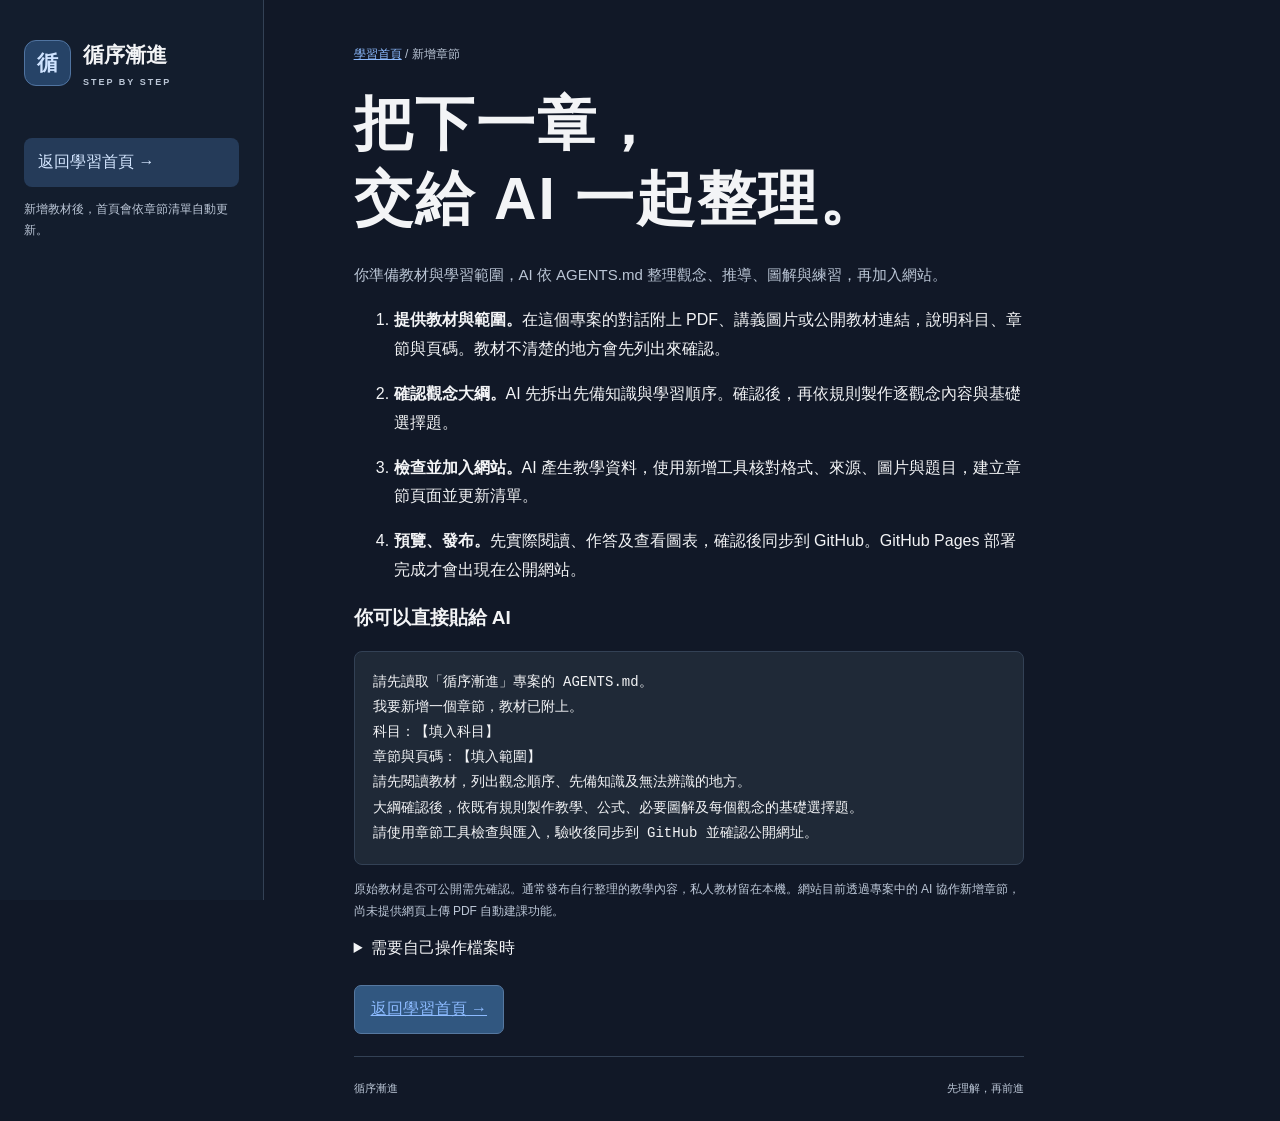
==== getting-started.html @ eba7a164 "Preserve lesson answers, resume learning and add validated chapter import" ====
<!doctype html>
<html lang="zh-Hant">
<head>
  <meta charset="utf-8">
  <meta name="viewport" content="width=device-width, initial-scale=1">
  <meta name="color-scheme" content="dark">
  <title>新增章節 · 循序漸進</title>
  <link rel="stylesheet" href="assets/css/site.css">
</head>
<body>
  <aside class="sidebar"><a class="brand" href="index.html"><span class="brand-icon" aria-hidden="true">循</span><span>循序漸進<small>STEP BY STEP</small></span></a><a class="nav-home" href="index.html">返回學習首頁 →</a><p class="fine-print">新增教材後，首頁會依章節清單自動更新。</p></aside>
  <main class="guide-content">
    <p class="breadcrumb"><a href="index.html">學習首頁</a> / 新增章節</p>
    <h1>把下一章，<br>交給 AI 一起整理。</h1>
    <p class="lead">你準備教材與學習範圍，AI 依 AGENTS.md 整理觀念、推導、圖解與練習，再加入網站。</p>
    <ol>
      <li><strong>提供教材與範圍。</strong>在這個專案的對話附上 PDF、講義圖片或公開教材連結，說明科目、章節與頁碼。教材不清楚的地方會先列出來確認。</li>
      <li><strong>確認觀念大綱。</strong>AI 先拆出先備知識與學習順序。確認後，再依規則製作逐觀念內容與基礎選擇題。</li>
      <li><strong>檢查並加入網站。</strong>AI 產生教學資料，使用新增工具核對格式、來源、圖片與題目，建立章節頁面並更新清單。</li>
      <li><strong>預覽、發布。</strong>先實際閱讀、作答及查看圖表，確認後同步到 GitHub。GitHub Pages 部署完成才會出現在公開網站。</li>
    </ol>
    <h2>你可以直接貼給 AI</h2>
    <pre>請先讀取「循序漸進」專案的 AGENTS.md。
我要新增一個章節，教材已附上。
科目：【填入科目】
章節與頁碼：【填入範圍】
請先閱讀教材，列出觀念順序、先備知識及無法辨識的地方。
大綱確認後，依既有規則製作教學、公式、必要圖解及每個觀念的基礎選擇題。
請使用章節工具檢查與匯入，驗收後同步到 GitHub 並確認公開網址。</pre>
    <p class="source-note">原始教材是否可公開需先確認。通常發布自行整理的教學內容，私人教材留在本機。網站目前透過專案中的 AI 協作新增章節，尚未提供網頁上傳 PDF 自動建課功能。</p>
    <details><summary>需要自己操作檔案時</summary>
      <p>把已確認且符合格式的教學資料保存為 JSON，切到專案資料夾後執行以下指令。</p>
      <pre>node scripts/chapters.js add "你的教學資料.json"
node scripts/chapters.js check
python backend/server.py</pre>
      <p>開啟 http://127.0.0.1:8000 預覽。新增工具會建立章節頁、來源資料與首頁清單，已有同名章節時停止，請先核對內容。</p>
      <p>資料格式與圖片參數見 <a href="content/FORMAT.md">內容格式說明</a>。開發規則見 <a href="AGENTS.md">AGENTS.md</a>。</p>
    </details>
    <p><a class="action-button" href="index.html">返回學習首頁 →</a></p>
    <footer>循序漸進 <span>先理解，再前進</span></footer>
  </main>
</body>
</html>
---- assets/css/site.css ----
:root { color-scheme: dark; --bg: #111827; --panel: #1f2937; --text: #f3f4f6; --muted: #bbc6d6; --accent: #8dbbff; --line: #334155; }
* { box-sizing: border-box; }
[hidden] { display: none !important; }
body { margin: 0; background: var(--bg); color: var(--text); font-family: "Segoe UI", "Microsoft JhengHei", sans-serif; line-height: 1.8; }
a { color: inherit; text-decoration: none; }
button { font: inherit; cursor: pointer; color: inherit; }
button:disabled { cursor: default; opacity: .5; }
a:focus-visible, button:focus-visible { outline: 3px solid var(--accent); outline-offset: 5px; }
.skip-link { position: fixed; top: -100px; left: 20px; z-index: 5; padding: 8px 16px; background: var(--panel); }
.skip-link:focus { top: 10px; }
.sidebar { position: fixed; width: 264px; height: 100dvh; padding: 36px 24px 24px; border-right: 1px solid var(--line); background: #131d2d; display: flex; flex-direction: column; overflow-y: auto; }
.brand { display: flex; align-items: center; gap: 12px; font-weight: 700; font-size: 21px; margin-bottom: 48px; }
.brand-icon { background: #264367; color: #cfe3ff; border: 1px solid #5074a1; padding: 3px 12px; border-radius: 12px; }
.brand small { display: block; color: var(--muted); font-size: 9px; letter-spacing: 2px; }
.sidebar-label { font-size: 11px; color: var(--muted); letter-spacing: 1.5px; margin: 18px 0 12px; }
.nav-home { display: flex; justify-content: space-between; padding: 10px 14px; background: #253b59; color: #d4e6ff; border-radius: 8px; }
.muted, .fine-print { color: var(--muted); }
.fine-print { font-size: 12px; }
#chapter-nav { font-size: 13px; }
#chapter-nav a { display: block; padding: 10px 4px; }
.progress-panel { margin-top: auto; padding-top: 48px; }
.progress-panel p { font-size: 12px; }
progress { display: block; width: 100%; height: 7px; accent-color: var(--accent); }
.text-button { background: transparent; border: 0; padding: 0; color: var(--accent); font-size: 12px; }
main { max-width: 1430px; margin-left: 264px; padding: 32px 7% 0; }
#lesson-content { max-width: 920px; margin: 0 auto; }
#lesson-content h1 { font-size: clamp(30px, 3.6vw, 46px); line-height: 1.4; }
.resume-link { margin-top: 24px; }
.add-chapter-guide { display: flex; align-items: center; justify-content: space-between; gap: 20px; padding: 24px; margin: 30px 0; border: 1px solid var(--line); border-radius: 12px; }
.add-chapter-guide h2 { margin: 0 0 8px; }
.add-chapter-guide p { font-size: 13px; color: var(--muted); margin: 0; }
.guide-content { max-width: 850px; }
.guide-content pre { padding: 18px; white-space: pre-wrap; overflow-wrap: anywhere; border: 1px solid var(--line); background: var(--panel); border-radius: 8px; font-size: 14px; }
.guide-content li { margin-bottom: 16px; }
.guide-content a { color: var(--accent); text-decoration: underline; }
.breadcrumb { color: var(--muted); font-size: 12px; }
.breadcrumb span { margin: 0 12px; color: #5f738f; }
.intro { padding: 65px 0 50px; }
.eyebrow { color: var(--accent); font-size: 13px; letter-spacing: 2px; }
h1 { font-size: clamp(38px, 4.6vw, 64px); font-weight: 650; line-height: 1.28; letter-spacing: 2px; margin: 20px 0 24px; }
h1 span { color: var(--accent); }
.lead { color: var(--muted); font-size: 15px; line-height: 2; }
.tags { display: flex; gap: 10px; flex-wrap: wrap; margin-top: 24px; }
.tags span { color: #c5d7ed; border: 1px solid var(--line); border-radius: 5px; font-size: 11px; padding: 3px 10px; }
h2 { font-size: 19px; font-weight: 600; }
.section-heading { display: flex; justify-content: space-between; align-items: center; gap: 12px; }
.section-heading span { font-size: 12px; }
.empty-state { border: 1px dashed #48617e; background: #182436; padding: 32px; border-radius: 12px; }
.empty-state h3 { margin: 0 0 8px; font-size: 18px; }
.empty-state p { margin: 0; color: var(--muted); font-size: 14px; }
.chapter-card { display: block; border: 1px solid var(--line); background: var(--panel); border-radius: 12px; padding: 24px; margin-bottom: 14px; }
.chapter-card:hover { border-color: var(--accent); }
.chapter-card h3 { margin: 0; }
.chapter-card p { color: var(--muted); margin-bottom: 0; }
.learning-flow { margin: 44px 0 52px; }
.steps { display: grid; grid-template-columns: repeat(3, 1fr); gap: 24px; list-style: none; padding: 10px 0 0; }
.step-number { color: var(--accent); font-size: 12px; }
.steps h3 { font-size: 15px; margin: 6px 0; }
.steps p { color: var(--muted); font-size: 12px; margin: 0; }
footer { border-top: 1px solid var(--line); padding: 22px 0; color: var(--muted); font-size: 11px; display: flex; justify-content: space-between; gap: 15px; }
.mobile-bar { display: none; }
button, input, textarea { font: inherit; }
.teaching-section { margin: 36px 0; }
.teaching-section p { white-space: pre-wrap; }
.origin-tag { font-size: 11px; color: var(--accent); border: 1px solid var(--line); padding: 3px 8px; border-radius: 5px; }
.formula { padding: 18px; margin: 18px 0; background: #182436; overflow-x: auto; }
.lesson-figure { margin: 24px 0; padding: 16px; background: #131d2d; border: 1px solid var(--line); border-radius: 10px; overflow-x: auto; }
.lesson-figure svg, .lesson-figure img { display: block; width: 100%; height: auto; }
.lesson-figure svg { min-width: 560px; }
figcaption, .source-note { color: var(--muted); font-size: 12px; }
.sources { border-top: 1px solid var(--line); padding: 14px 0; color: var(--muted); font-size: 13px; }
.sources summary { cursor: pointer; }
.sources a { color: var(--accent); text-decoration: underline; }
.quiz-panel, .review-panel { margin: 30px 0; padding: 26px; background: var(--panel); border: 1px solid var(--line); border-radius: 12px; }
fieldset { border: 0; padding: 0; margin: 0 0 18px; }
legend { font-size: 17px; margin-bottom: 14px; white-space: pre-wrap; }
.option { display: flex; align-items: baseline; gap: 12px; margin: 10px 0; padding: 12px 16px; border: 1px solid #52637a; border-radius: 8px; cursor: pointer; }
.option:has(input:checked) { border-color: var(--accent); background: #253b59; }
input[type=radio], input[type=checkbox] { accent-color: var(--accent); }
.action-button, .secondary-button { display: inline-block; border-radius: 7px; padding: 9px 16px; margin: 6px 10px 6px 0; border: 1px solid #5678a0; }
.action-button { background: #315780; color: #fff; }
.secondary-button { background: transparent; color: #e0ebfa; }
.feedback { white-space: pre-wrap; color: #f4c77f; font-size: 14px; }
.feedback.correct { color: #8fe0bf; }
.solution { border-top: 1px solid var(--line); margin-top: 16px; padding-top: 12px; }
.review-panel textarea { display: block; width: 100%; min-height: 150px; resize: vertical; background: #111827; border: 1px solid #63748b; color: var(--text); padding: 14px; border-radius: 7px; margin: 10px 0; }
.quiz-panel input[type=text] { display: block; max-width: 100%; background: #111827; color: var(--text); border: 1px solid #63748b; padding: 9px; margin: 10px 0; }
.consent { display: flex; align-items: baseline; gap: 10px; font-size: 12px; color: var(--muted); }
.lesson-controls { display: flex; flex-wrap: wrap; gap: 10px; justify-content: space-between; margin-bottom: 30px; }
#concept-nav a { display: block; padding: 10px; font-size: 13px; border-radius: 6px; }
#concept-nav a[aria-current] { background: #253b59; color: #d4e6ff; }
@media (max-width: 760px) {
  .mobile-bar { display: flex; justify-content: space-between; align-items: center; padding: 14px 20px; border-bottom: 1px solid var(--line); }
  .mobile-bar button { background: var(--panel); border: 1px solid var(--line); padding: 5px 10px; border-radius: 6px; font-size: 12px; }
  .sidebar { display: none; position: static; width: 100%; height: auto; border-bottom: 1px solid var(--line); }
  .sidebar.is-open { display: flex; }
  .brand { margin-bottom: 12px; }
  .progress-panel { padding-top: 12px; }
  main { margin-left: 0; padding: 24px 22px 0; }
  .intro { padding-top: 36px; }
  .steps { grid-template-columns: 1fr; gap: 22px; }
  .add-chapter-guide { align-items: flex-start; flex-direction: column; }
  footer { flex-direction: column; }
}
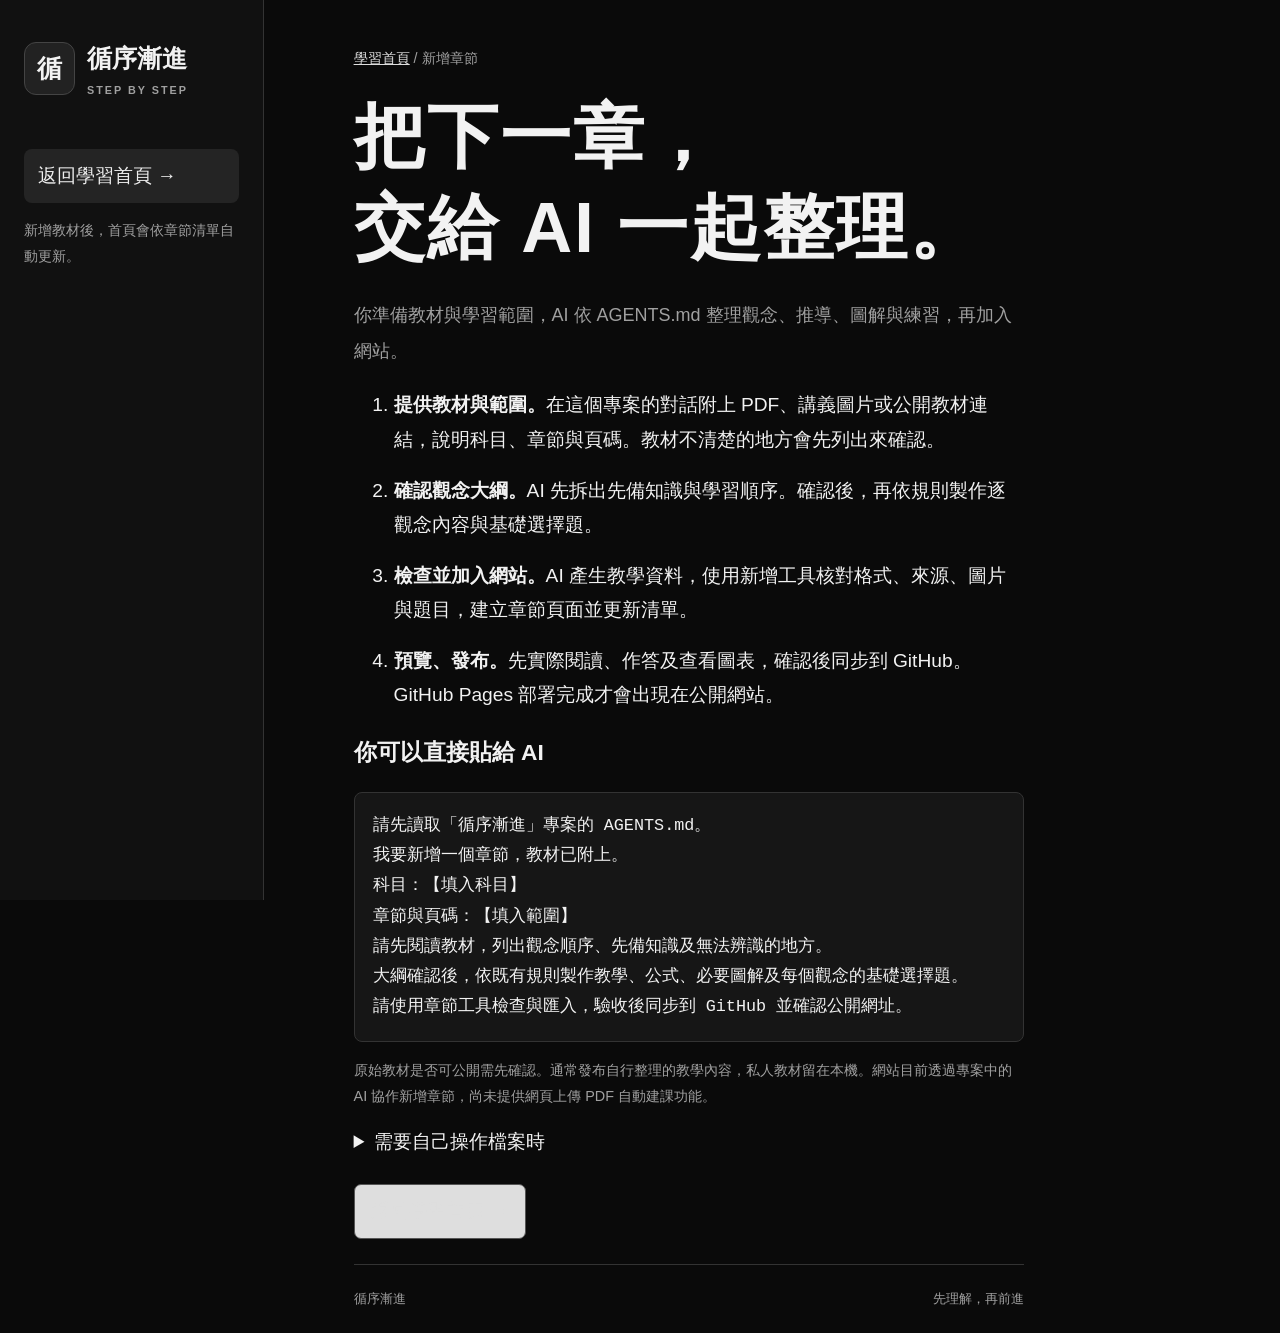
==== commit 7231d8f6: "Refresh cached styles and scripts for workspace rollout" ====
--- a/getting-started.html
+++ b/getting-started.html
@@ -5,7 +5,7 @@
   <meta name="viewport" content="width=device-width, initial-scale=1">
   <meta name="color-scheme" content="dark">
   <title>新增章節 · 循序漸進</title>
-  <link rel="stylesheet" href="assets/css/site.css">
+  <link rel="stylesheet" href="assets/css/site.css?v=20261115-workspace">
 </head>
 <body>
   <aside class="sidebar"><a class="brand" href="index.html"><span class="brand-icon" aria-hidden="true">循</span><span>循序漸進<small>STEP BY STEP</small></span></a><a class="nav-home" href="index.html">返回學習首頁 →</a><p class="fine-print">新增教材後，首頁會依章節清單自動更新。</p></aside>
--- a/assets/css/site.css
+++ b/assets/css/site.css
@@ -1,4 +1,4 @@
-:root { color-scheme: dark; --bg: #111827; --panel: #1f2937; --text: #f3f4f6; --muted: #bbc6d6; --accent: #8dbbff; --line: #334155; }
+:root { color-scheme: dark; --bg: #0a0a0a; --panel: #161616; --text: #f2f2f2; --muted: #a0a0a0; --accent: #dedede; --line: #333333; }
 * { box-sizing: border-box; }
 [hidden] { display: none !important; }
 body { margin: 0; background: var(--bg); color: var(--text); font-family: "Segoe UI", "Microsoft JhengHei", sans-serif; line-height: 1.8; }
@@ -8,90 +8,95 @@
 a:focus-visible, button:focus-visible { outline: 3px solid var(--accent); outline-offset: 5px; }
 .skip-link { position: fixed; top: -100px; left: 20px; z-index: 5; padding: 8px 16px; background: var(--panel); }
 .skip-link:focus { top: 10px; }
-.sidebar { position: fixed; width: 264px; height: 100dvh; padding: 36px 24px 24px; border-right: 1px solid var(--line); background: #131d2d; display: flex; flex-direction: column; overflow-y: auto; }
-.brand { display: flex; align-items: center; gap: 12px; font-weight: 700; font-size: 21px; margin-bottom: 48px; }
-.brand-icon { background: #264367; color: #cfe3ff; border: 1px solid #5074a1; padding: 3px 12px; border-radius: 12px; }
-.brand small { display: block; color: var(--muted); font-size: 9px; letter-spacing: 2px; }
-.sidebar-label { font-size: 11px; color: var(--muted); letter-spacing: 1.5px; margin: 18px 0 12px; }
-.nav-home { display: flex; justify-content: space-between; padding: 10px 14px; background: #253b59; color: #d4e6ff; border-radius: 8px; }
+.sidebar { position: fixed; width: 264px; height: 100dvh; padding: 36px 24px 24px; border-right: 1px solid var(--line); background: #111111; display: flex; flex-direction: column; overflow-y: auto; }
+.brand { display: flex; align-items: center; gap: 12px; font-weight: 700; font-size: 1.3125rem; margin-bottom: 48px; }
+.brand-icon { background: #222222; color: #f2f2f2; border: 1px solid #444444; padding: 3px 12px; border-radius: 12px; }
+.brand small { display: block; color: var(--muted); font-size: 0.5625rem; letter-spacing: 2px; }
+.sidebar-label { font-size: 0.6875rem; color: var(--muted); letter-spacing: 1.5px; margin: 18px 0 12px; }
+.nav-home { display: flex; justify-content: space-between; padding: 10px 14px; background: #242424; color: #eeeeee; border-radius: 8px; }
 .muted, .fine-print { color: var(--muted); }
-.fine-print { font-size: 12px; }
-#chapter-nav { font-size: 13px; }
+.fine-print { font-size: 0.75rem; }
+#chapter-nav { font-size: 0.8125rem; }
 #chapter-nav a { display: block; padding: 10px 4px; }
 .progress-panel { margin-top: auto; padding-top: 48px; }
-.progress-panel p { font-size: 12px; }
+.progress-panel p { font-size: 0.75rem; }
 progress { display: block; width: 100%; height: 7px; accent-color: var(--accent); }
-.text-button { background: transparent; border: 0; padding: 0; color: var(--accent); font-size: 12px; }
+.text-button { background: transparent; border: 0; padding: 0; color: var(--accent); font-size: 0.75rem; }
 main { max-width: 1430px; margin-left: 264px; padding: 32px 7% 0; }
 #lesson-content { max-width: 920px; margin: 0 auto; }
-#lesson-content h1 { font-size: clamp(30px, 3.6vw, 46px); line-height: 1.4; }
+#lesson-content h1 { font-size: clamp(1.875rem, 4.32vw, 2.875rem); line-height: 1.4; }
 .resume-link { margin-top: 24px; }
 .add-chapter-guide { display: flex; align-items: center; justify-content: space-between; gap: 20px; padding: 24px; margin: 30px 0; border: 1px solid var(--line); border-radius: 12px; }
 .add-chapter-guide h2 { margin: 0 0 8px; }
-.add-chapter-guide p { font-size: 13px; color: var(--muted); margin: 0; }
+.add-chapter-guide p { font-size: 0.8125rem; color: var(--muted); margin: 0; }
 .guide-content { max-width: 850px; }
-.guide-content pre { padding: 18px; white-space: pre-wrap; overflow-wrap: anywhere; border: 1px solid var(--line); background: var(--panel); border-radius: 8px; font-size: 14px; }
+.guide-content pre { padding: 18px; white-space: pre-wrap; overflow-wrap: anywhere; border: 1px solid var(--line); background: var(--panel); border-radius: 8px; font-size: 0.875rem; }
 .guide-content li { margin-bottom: 16px; }
 .guide-content a { color: var(--accent); text-decoration: underline; }
-.breadcrumb { color: var(--muted); font-size: 12px; }
-.breadcrumb span { margin: 0 12px; color: #5f738f; }
+.breadcrumb { color: var(--muted); font-size: 0.75rem; }
+.breadcrumb span { margin: 0 12px; color: #777777; }
 .intro { padding: 65px 0 50px; }
-.eyebrow { color: var(--accent); font-size: 13px; letter-spacing: 2px; }
-h1 { font-size: clamp(38px, 4.6vw, 64px); font-weight: 650; line-height: 1.28; letter-spacing: 2px; margin: 20px 0 24px; }
+.intro h1 { display: flex; flex-wrap: wrap; gap: 4px 12px; font-size: clamp(1.875rem, 3.72vw, 2.875rem); letter-spacing: .025em; line-height: 1.5; margin: 16px 0 10px; }
+.intro h1 span { white-space: nowrap; }
+.intro h1 .title-primary { color: var(--text); }
+.intro-note { color: #d8d8d8; font-size: 1rem; margin: 0 0 18px; }
+.intro .lead { font-size: 0.875rem; }
+.eyebrow { color: var(--accent); font-size: 0.8125rem; letter-spacing: 2px; }
+h1 { font-size: clamp(2.375rem, 5.52vw, 4rem); font-weight: 650; line-height: 1.28; letter-spacing: 2px; margin: 20px 0 24px; }
 h1 span { color: var(--accent); }
-.lead { color: var(--muted); font-size: 15px; line-height: 2; }
+.lead { color: var(--muted); font-size: 0.9375rem; line-height: 2; }
 .tags { display: flex; gap: 10px; flex-wrap: wrap; margin-top: 24px; }
-.tags span { color: #c5d7ed; border: 1px solid var(--line); border-radius: 5px; font-size: 11px; padding: 3px 10px; }
-h2 { font-size: 19px; font-weight: 600; }
+.tags span { color: #cccccc; border: 1px solid var(--line); border-radius: 5px; font-size: 0.6875rem; padding: 3px 10px; }
+h2 { font-size: 1.1875rem; font-weight: 600; }
 .section-heading { display: flex; justify-content: space-between; align-items: center; gap: 12px; }
-.section-heading span { font-size: 12px; }
-.empty-state { border: 1px dashed #48617e; background: #182436; padding: 32px; border-radius: 12px; }
-.empty-state h3 { margin: 0 0 8px; font-size: 18px; }
-.empty-state p { margin: 0; color: var(--muted); font-size: 14px; }
+.section-heading span { font-size: 0.75rem; }
+.empty-state { border: 1px dashed #444444; background: #161616; padding: 32px; border-radius: 12px; }
+.empty-state h3 { margin: 0 0 8px; font-size: 1.125rem; }
+.empty-state p { margin: 0; color: var(--muted); font-size: 0.875rem; }
 .chapter-card { display: block; border: 1px solid var(--line); background: var(--panel); border-radius: 12px; padding: 24px; margin-bottom: 14px; }
 .chapter-card:hover { border-color: var(--accent); }
 .chapter-card h3 { margin: 0; }
 .chapter-card p { color: var(--muted); margin-bottom: 0; }
 .learning-flow { margin: 44px 0 52px; }
 .steps { display: grid; grid-template-columns: repeat(3, 1fr); gap: 24px; list-style: none; padding: 10px 0 0; }
-.step-number { color: var(--accent); font-size: 12px; }
-.steps h3 { font-size: 15px; margin: 6px 0; }
-.steps p { color: var(--muted); font-size: 12px; margin: 0; }
-footer { border-top: 1px solid var(--line); padding: 22px 0; color: var(--muted); font-size: 11px; display: flex; justify-content: space-between; gap: 15px; }
+.step-number { color: var(--accent); font-size: 0.75rem; }
+.steps h3 { font-size: 0.9375rem; margin: 6px 0; }
+.steps p { color: var(--muted); font-size: 0.75rem; margin: 0; }
+footer { border-top: 1px solid var(--line); padding: 22px 0; color: var(--muted); font-size: 0.6875rem; display: flex; justify-content: space-between; gap: 15px; }
 .mobile-bar { display: none; }
 button, input, textarea { font: inherit; }
 .teaching-section { margin: 36px 0; }
 .teaching-section p { white-space: pre-wrap; }
-.origin-tag { font-size: 11px; color: var(--accent); border: 1px solid var(--line); padding: 3px 8px; border-radius: 5px; }
-.formula { padding: 18px; margin: 18px 0; background: #182436; overflow-x: auto; }
-.lesson-figure { margin: 24px 0; padding: 16px; background: #131d2d; border: 1px solid var(--line); border-radius: 10px; overflow-x: auto; }
+.origin-tag { font-size: 0.6875rem; color: var(--accent); border: 1px solid var(--line); padding: 3px 8px; border-radius: 5px; }
+.formula { padding: 18px; margin: 18px 0; background: #161616; overflow-x: auto; }
+.lesson-figure { margin: 24px 0; padding: 16px; background: #111111; border: 1px solid var(--line); border-radius: 10px; overflow-x: auto; }
 .lesson-figure svg, .lesson-figure img { display: block; width: 100%; height: auto; }
 .lesson-figure svg { min-width: 560px; }
-figcaption, .source-note { color: var(--muted); font-size: 12px; }
-.sources { border-top: 1px solid var(--line); padding: 14px 0; color: var(--muted); font-size: 13px; }
+figcaption, .source-note { color: var(--muted); font-size: 0.75rem; }
+.sources { border-top: 1px solid var(--line); padding: 14px 0; color: var(--muted); font-size: 0.8125rem; }
 .sources summary { cursor: pointer; }
 .sources a { color: var(--accent); text-decoration: underline; }
 .quiz-panel, .review-panel { margin: 30px 0; padding: 26px; background: var(--panel); border: 1px solid var(--line); border-radius: 12px; }
 fieldset { border: 0; padding: 0; margin: 0 0 18px; }
-legend { font-size: 17px; margin-bottom: 14px; white-space: pre-wrap; }
-.option { display: flex; align-items: baseline; gap: 12px; margin: 10px 0; padding: 12px 16px; border: 1px solid #52637a; border-radius: 8px; cursor: pointer; }
-.option:has(input:checked) { border-color: var(--accent); background: #253b59; }
+legend { font-size: 1.0625rem; margin-bottom: 14px; white-space: pre-wrap; }
+.option { display: flex; align-items: baseline; gap: 12px; margin: 10px 0; padding: 12px 16px; border: 1px solid #444444; border-radius: 8px; cursor: pointer; }
+.option:has(input:checked) { border-color: var(--accent); background: #242424; }
 input[type=radio], input[type=checkbox] { accent-color: var(--accent); }
-.action-button, .secondary-button { display: inline-block; border-radius: 7px; padding: 9px 16px; margin: 6px 10px 6px 0; border: 1px solid #5678a0; }
-.action-button { background: #315780; color: #fff; }
-.secondary-button { background: transparent; color: #e0ebfa; }
-.feedback { white-space: pre-wrap; color: #f4c77f; font-size: 14px; }
-.feedback.correct { color: #8fe0bf; }
+.action-button, .secondary-button { display: inline-block; border-radius: 7px; padding: 9px 16px; margin: 6px 10px 6px 0; border: 1px solid #555555; }
+.action-button { background: #dedede; color: #fff; }
+.secondary-button { background: transparent; color: #eeeeee; }
+.feedback { white-space: pre-wrap; color: #dddddd; font-size: 0.875rem; }
+.feedback.correct { color: #ffffff; }
 .solution { border-top: 1px solid var(--line); margin-top: 16px; padding-top: 12px; }
-.review-panel textarea { display: block; width: 100%; min-height: 150px; resize: vertical; background: #111827; border: 1px solid #63748b; color: var(--text); padding: 14px; border-radius: 7px; margin: 10px 0; }
-.quiz-panel input[type=text] { display: block; max-width: 100%; background: #111827; color: var(--text); border: 1px solid #63748b; padding: 9px; margin: 10px 0; }
-.consent { display: flex; align-items: baseline; gap: 10px; font-size: 12px; color: var(--muted); }
+.review-panel textarea { display: block; width: 100%; min-height: 150px; resize: vertical; background: #0a0a0a; border: 1px solid #555555; color: var(--text); padding: 14px; border-radius: 7px; margin: 10px 0; }
+.quiz-panel input[type=text] { display: block; max-width: 100%; background: #0a0a0a; color: var(--text); border: 1px solid #555555; padding: 9px; margin: 10px 0; }
+.consent { display: flex; align-items: baseline; gap: 10px; font-size: 0.75rem; color: var(--muted); }
 .lesson-controls { display: flex; flex-wrap: wrap; gap: 10px; justify-content: space-between; margin-bottom: 30px; }
-#concept-nav a { display: block; padding: 10px; font-size: 13px; border-radius: 6px; }
-#concept-nav a[aria-current] { background: #253b59; color: #d4e6ff; }
+#concept-nav a { display: block; padding: 10px; font-size: 0.8125rem; border-radius: 6px; }
+#concept-nav a[aria-current] { background: #242424; color: #eeeeee; }
 @media (max-width: 760px) {
   .mobile-bar { display: flex; justify-content: space-between; align-items: center; padding: 14px 20px; border-bottom: 1px solid var(--line); }
-  .mobile-bar button { background: var(--panel); border: 1px solid var(--line); padding: 5px 10px; border-radius: 6px; font-size: 12px; }
+  .mobile-bar button { background: var(--panel); border: 1px solid var(--line); padding: 5px 10px; border-radius: 6px; font-size: 0.75rem; }
   .sidebar { display: none; position: static; width: 100%; height: auto; border-bottom: 1px solid var(--line); }
   .sidebar.is-open { display: flex; }
   .brand { margin-bottom: 12px; }
@@ -102,3 +107,26 @@
   .add-chapter-guide { align-items: flex-start; flex-direction: column; }
   footer { flex-direction: column; }
 }
+
+html { font-size: 120%; }
+.action-button { color: #111; }
+input, textarea, select { color: var(--text); background: #222; border: 1px solid #444; border-radius: 6px; padding: 9px; max-width: 100%; }
+:focus-visible { outline: 2px solid #eee; outline-offset: 4px; }
+.upload-panel, .coordinate-lab { padding: 24px; border: 1px solid var(--line); border-radius: 12px; background: #161616; margin: 24px 0; }
+.drop-zone { display: block; border: 1px dashed #666; border-radius: 8px; padding: 20px; margin: 12px 0; background: #111; }
+.drop-zone.dragover { border-color: #fff; background: #292929; }
+.drop-zone input { display: block; width: 100%; margin-top: 12px; }
+.file-card { border-top: 1px solid #333; padding: 18px 0; overflow-wrap: anywhere; }
+.file-preview { max-height: 320px; overflow: auto; white-space: pre-wrap; font: inherit; background: #111; padding: 14px; }
+.file-image, .answer-image { display: block; max-width: 100%; max-height: 280px; object-fit: contain; margin: 12px 0; }
+.file-pdf { width: 100%; height: 320px; border: 1px solid #333; }
+.coordinate-fields { display: flex; flex-wrap: wrap; gap: 12px; }
+.coordinate-fields label { flex: 1 1 100px; }
+.coordinate-fields input { display: block; width: 100%; }
+.coordinate-chart { overflow-x: auto; }
+.coordinate-chart svg { width: 100%; min-width: 540px; display: block; }
+.upload-actions { display: flex; flex-wrap: wrap; align-items: center; gap: 8px; }
+.review-panel:focus-within { border-color: #888; }
+mjx-container { max-width: 100%; }
+@media (max-width: 1000px) and (min-width: 761px) { main { padding-left: 30px; padding-right: 30px; } }
+@media (max-width: 760px) { .quiz-panel, .review-panel, .upload-panel, .coordinate-lab { padding: 16px; } .intro h1 { font-size: 2rem; } }
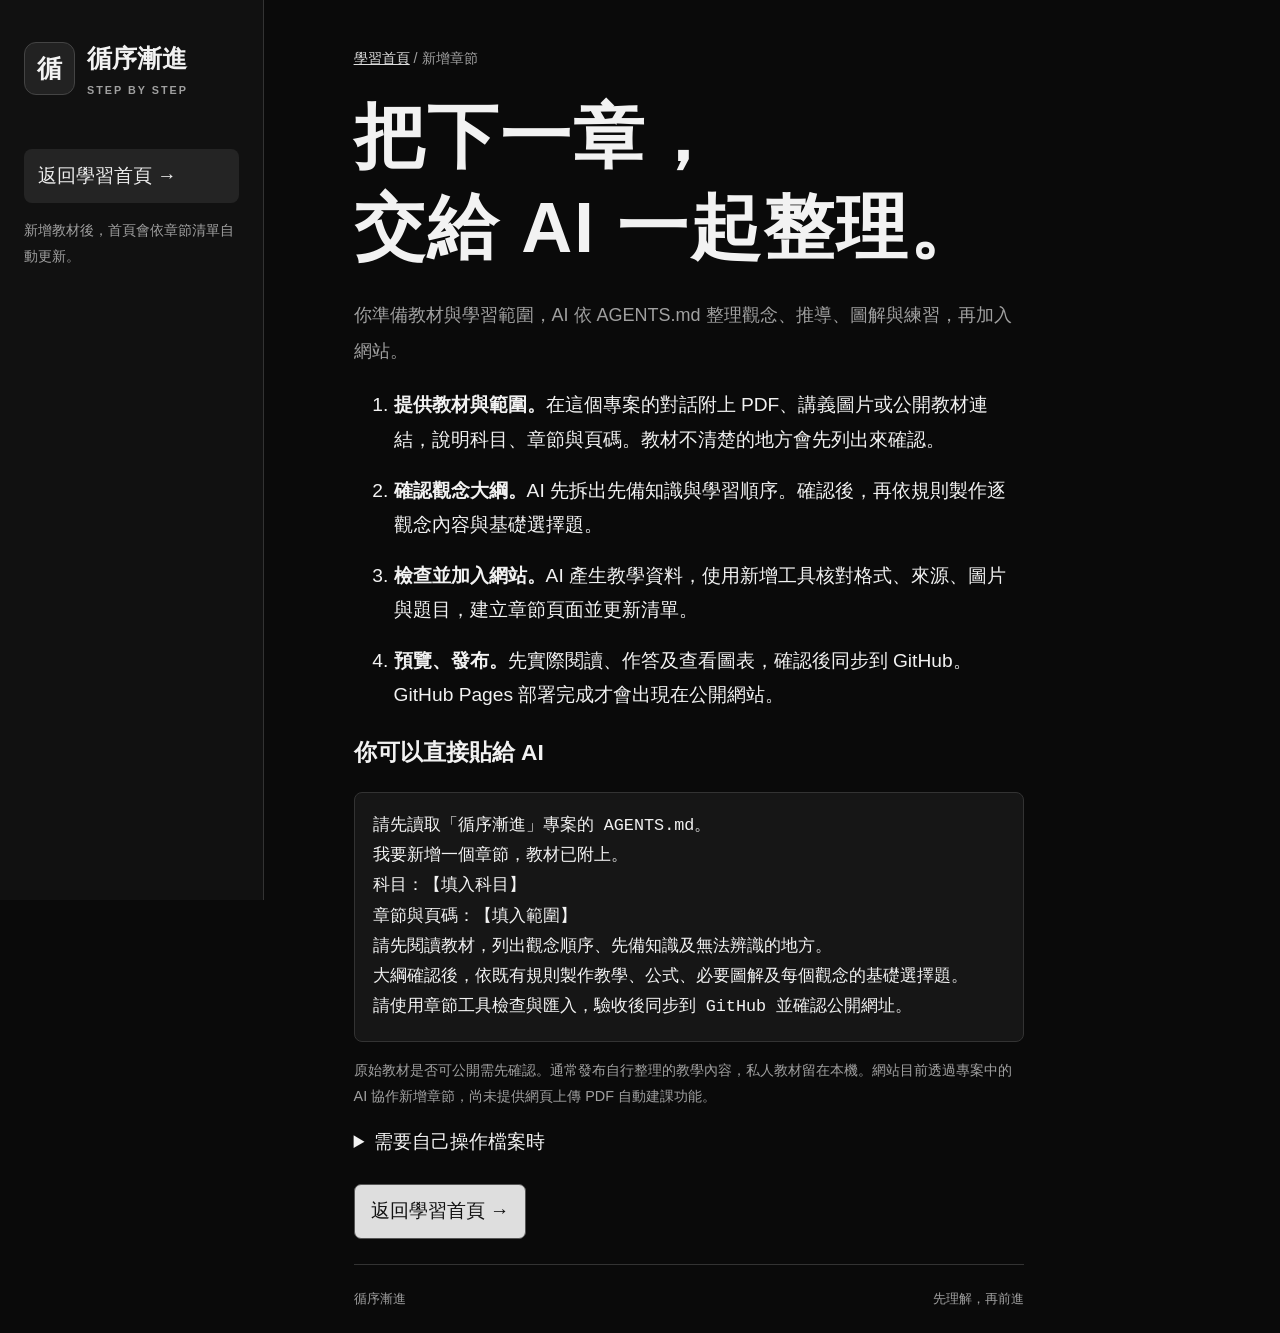
==== commit 2e1570c4: "Fix guide button text contrast and remove coordinate footer captions" ====
--- a/getting-started.html
+++ b/getting-started.html
@@ -5,7 +5,7 @@
   <meta name="viewport" content="width=device-width, initial-scale=1">
   <meta name="color-scheme" content="dark">
   <title>新增章節 · 循序漸進</title>
-  <link rel="stylesheet" href="assets/css/site.css?v=20261115-workspace">
+  <link rel="stylesheet" href="assets/css/site.css?v=20261115-button-fix">
 </head>
 <body>
   <aside class="sidebar"><a class="brand" href="index.html"><span class="brand-icon" aria-hidden="true">循</span><span>循序漸進<small>STEP BY STEP</small></span></a><a class="nav-home" href="index.html">返回學習首頁 →</a><p class="fine-print">新增教材後，首頁會依章節清單自動更新。</p></aside>
--- a/assets/css/site.css
+++ b/assets/css/site.css
@@ -83,7 +83,7 @@
 .option:has(input:checked) { border-color: var(--accent); background: #242424; }
 input[type=radio], input[type=checkbox] { accent-color: var(--accent); }
 .action-button, .secondary-button { display: inline-block; border-radius: 7px; padding: 9px 16px; margin: 6px 10px 6px 0; border: 1px solid #555555; }
-.action-button { background: #dedede; color: #fff; }
+.action-button { background: #dedede; color: #111; }
 .secondary-button { background: transparent; color: #eeeeee; }
 .feedback { white-space: pre-wrap; color: #dddddd; font-size: 0.875rem; }
 .feedback.correct { color: #ffffff; }
@@ -130,3 +130,5 @@
 mjx-container { max-width: 100%; }
 @media (max-width: 1000px) and (min-width: 761px) { main { padding-left: 30px; padding-right: 30px; } }
 @media (max-width: 760px) { .quiz-panel, .review-panel, .upload-panel, .coordinate-lab { padding: 16px; } .intro h1 { font-size: 2rem; } }
+
+.guide-content a.action-button, .guide-content a.action-button:visited { color: #111; background: #dedede; text-decoration: none; }
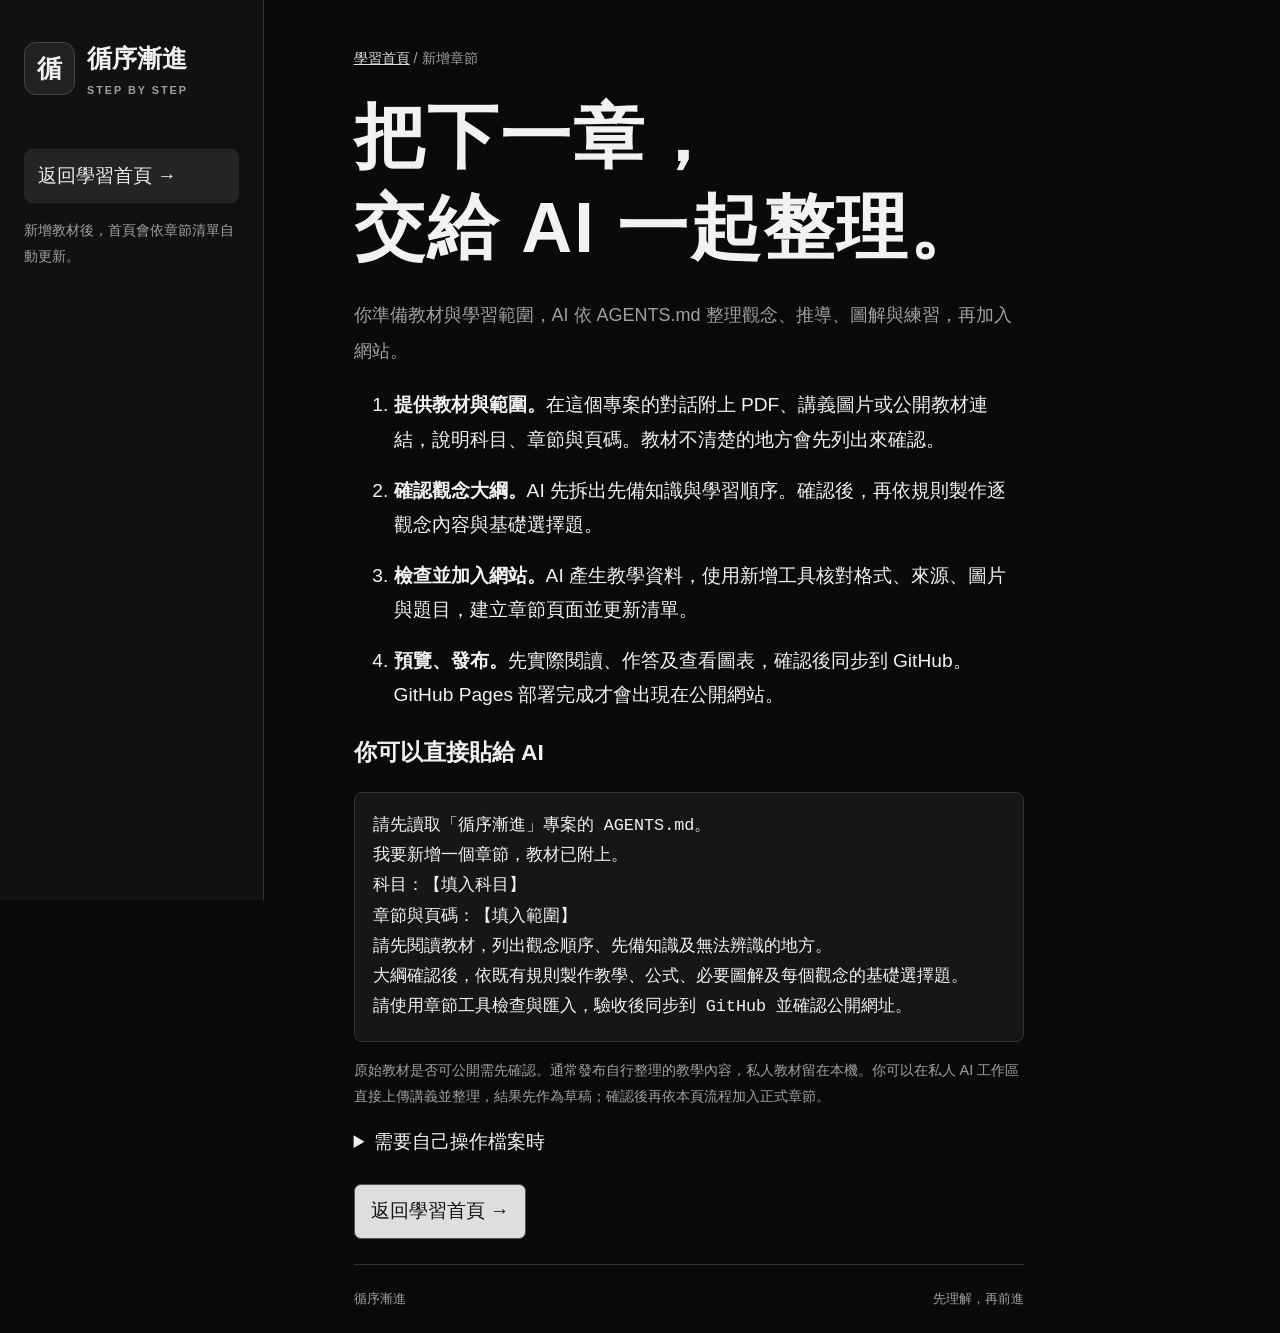
==== commit 03b05017: "Connect public learning site to private hosted AI workspace" ====
--- a/getting-started.html
+++ b/getting-started.html
@@ -5,7 +5,7 @@
   <meta name="viewport" content="width=device-width, initial-scale=1">
   <meta name="color-scheme" content="dark">
   <title>新增章節 · 循序漸進</title>
-  <link rel="stylesheet" href="assets/css/site.css?v=20261115-button-fix">
+  <link rel="stylesheet" href="assets/css/site.css?v=20261115-online-ai">
 </head>
 <body>
   <aside class="sidebar"><a class="brand" href="index.html"><span class="brand-icon" aria-hidden="true">循</span><span>循序漸進<small>STEP BY STEP</small></span></a><a class="nav-home" href="index.html">返回學習首頁 →</a><p class="fine-print">新增教材後，首頁會依章節清單自動更新。</p></aside>
@@ -27,7 +27,7 @@
 請先閱讀教材，列出觀念順序、先備知識及無法辨識的地方。
 大綱確認後，依既有規則製作教學、公式、必要圖解及每個觀念的基礎選擇題。
 請使用章節工具檢查與匯入，驗收後同步到 GitHub 並確認公開網址。</pre>
-    <p class="source-note">原始教材是否可公開需先確認。通常發布自行整理的教學內容，私人教材留在本機。網站目前透過專案中的 AI 協作新增章節，尚未提供網頁上傳 PDF 自動建課功能。</p>
+    <p class="source-note">原始教材是否可公開需先確認。通常發布自行整理的教學內容，私人教材留在本機。你可以在私人 AI 工作區直接上傳講義並整理，結果先作為草稿；確認後再依本頁流程加入正式章節。</p>
     <details><summary>需要自己操作檔案時</summary>
       <p>把已確認且符合格式的教學資料保存為 JSON，切到專案資料夾後執行以下指令。</p>
       <pre>node scripts/chapters.js add "你的教學資料.json"
